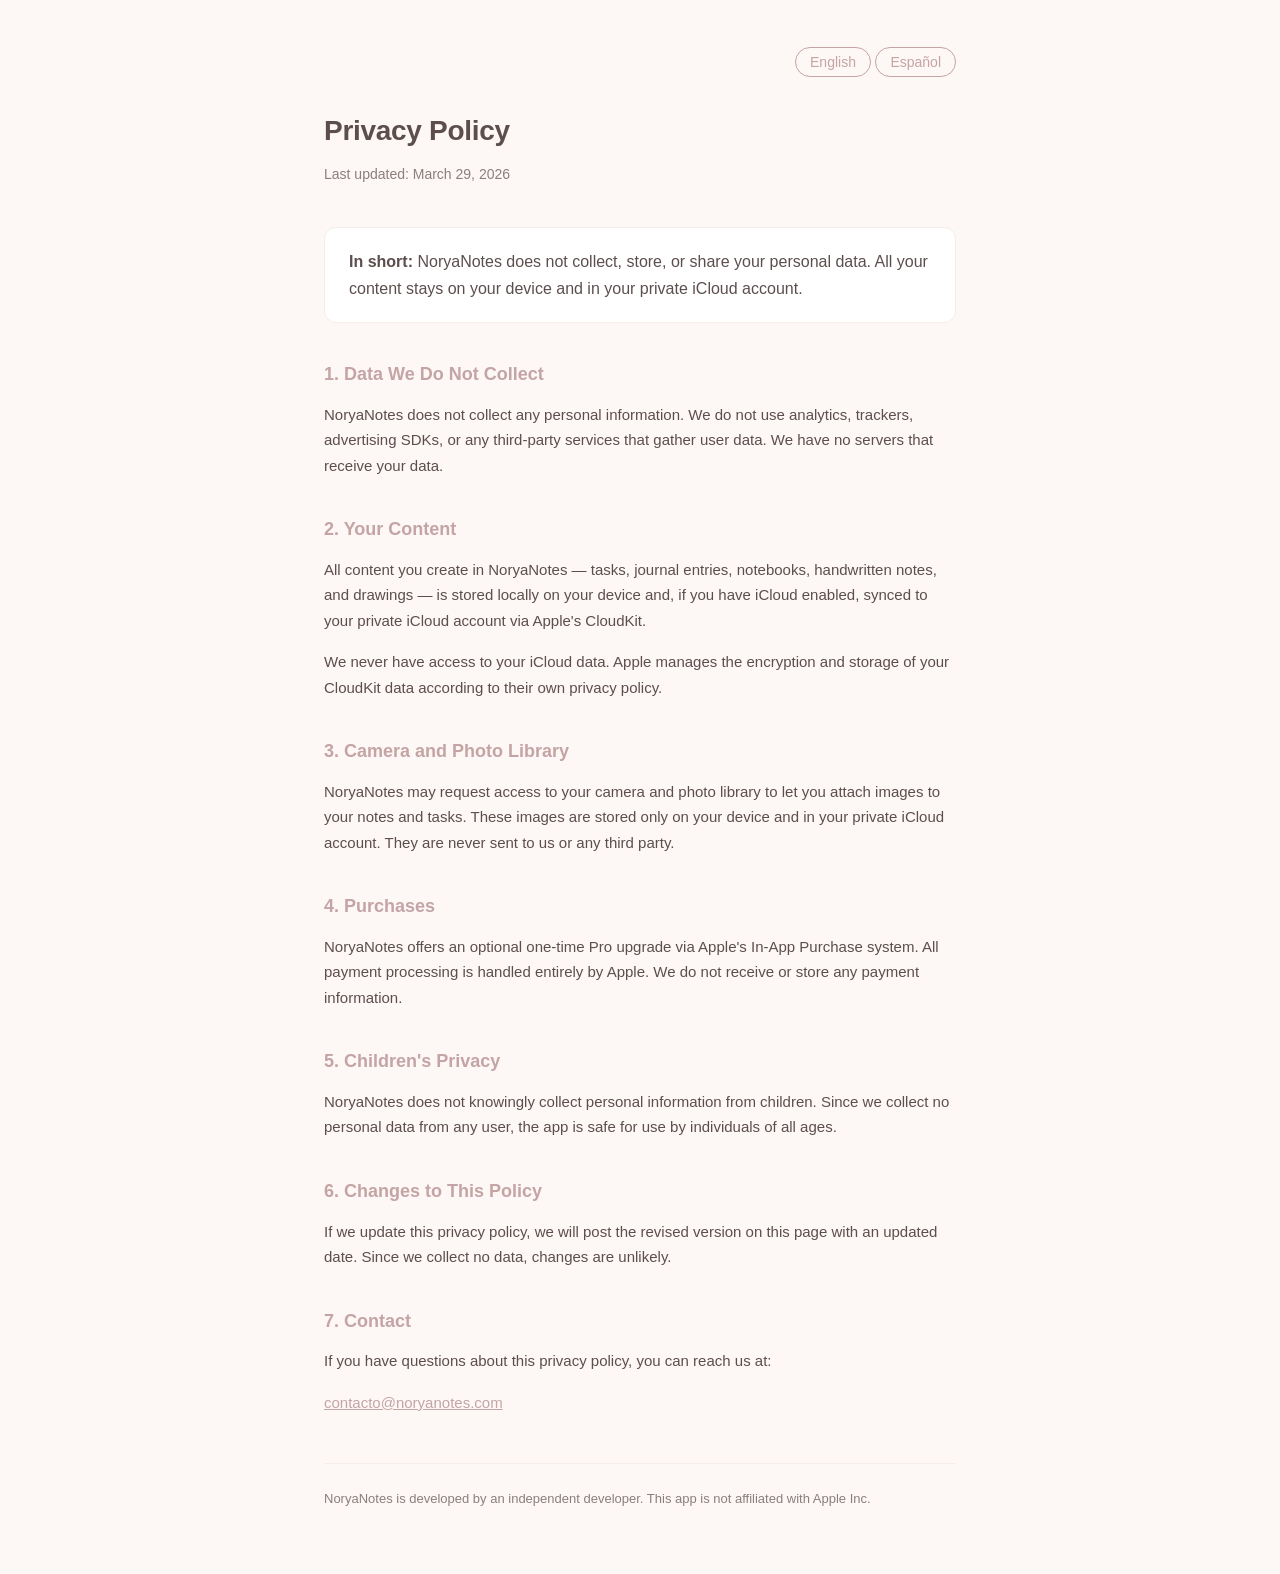
==== privacy.html @ cdb47c49 "Add files via upload" ====
<!DOCTYPE html>
<html lang="en">
<head>
    <meta charset="UTF-8">
    <meta name="viewport" content="width=device-width, initial-scale=1.0">
    <title>NoryaNotes — Privacy Policy</title>
    <style>
        :root {
            --bg: #FDF8F5;
            --surface: #FFFFFF;
            --text: #5D4E4E;
            --text-secondary: #8B7E7E;
            --accent: #C4A4A4;
            --border: #F5EDE8;
        }
        @media (prefers-color-scheme: dark) {
            :root {
                --bg: #1E1A1A;
                --surface: #2A2424;
                --text: #F3EAEA;
                --text-secondary: #D5C9C9;
                --accent: #D8BABA;
                --border: #352E2E;
            }
        }
        * { margin: 0; padding: 0; box-sizing: border-box; }
        body {
            font-family: -apple-system, BlinkMacSystemFont, 'SF Pro Text', 'Helvetica Neue', sans-serif;
            background: var(--bg);
            color: var(--text);
            line-height: 1.7;
            padding: 0;
        }
        .container {
            max-width: 680px;
            margin: 0 auto;
            padding: 48px 24px 64px;
        }
        .lang-switcher {
            text-align: right;
            margin-bottom: 32px;
        }
        .lang-switcher a {
            color: var(--accent);
            text-decoration: none;
            font-size: 14px;
            font-weight: 500;
            padding: 6px 14px;
            border: 1px solid var(--accent);
            border-radius: 20px;
            transition: all 0.2s;
        }
        .lang-switcher a:hover {
            background: var(--accent);
            color: white;
        }
        h1 {
            font-size: 28px;
            font-weight: 700;
            margin-bottom: 8px;
            letter-spacing: -0.3px;
        }
        .subtitle {
            color: var(--text-secondary);
            font-size: 14px;
            margin-bottom: 40px;
        }
        h2 {
            font-size: 18px;
            font-weight: 600;
            margin-top: 36px;
            margin-bottom: 12px;
            color: var(--accent);
        }
        p { margin-bottom: 16px; font-size: 15px; }
        ul {
            margin-bottom: 16px;
            padding-left: 24px;
        }
        li {
            font-size: 15px;
            margin-bottom: 6px;
        }
        .card {
            background: var(--surface);
            border: 1px solid var(--border);
            border-radius: 12px;
            padding: 20px 24px;
            margin: 24px 0;
        }
        .footer-note {
            margin-top: 48px;
            padding-top: 24px;
            border-top: 1px solid var(--border);
            font-size: 13px;
            color: var(--text-secondary);
        }
        a { color: var(--accent); }
        .hidden { display: none; }
    </style>
    <script>
        function switchLang(lang) {
            document.getElementById('en').classList.toggle('hidden', lang !== 'en');
            document.getElementById('es').classList.toggle('hidden', lang !== 'es');
        }
    </script>
</head>
<body>

<div class="container">

    <div class="lang-switcher">
        <a href="#" onclick="switchLang('en'); return false;">English</a>
        <a href="#" onclick="switchLang('es'); return false;">Español</a>
    </div>

    <!-- ENGLISH -->
    <div id="en">
        <h1>Privacy Policy</h1>
        <p class="subtitle">Last updated: March 29, 2026</p>

        <div class="card">
            <strong>In short:</strong> NoryaNotes does not collect, store, or share your personal data.
            All your content stays on your device and in your private iCloud account.
        </div>

        <h2>1. Data We Do Not Collect</h2>
        <p>NoryaNotes does not collect any personal information. We do not use analytics, trackers, advertising SDKs, or any third-party services that gather user data. We have no servers that receive your data.</p>

        <h2>2. Your Content</h2>
        <p>All content you create in NoryaNotes — tasks, journal entries, notebooks, handwritten notes, and drawings — is stored locally on your device and, if you have iCloud enabled, synced to your private iCloud account via Apple's CloudKit.</p>
        <p>We never have access to your iCloud data. Apple manages the encryption and storage of your CloudKit data according to their own privacy policy.</p>

        <h2>3. Camera and Photo Library</h2>
        <p>NoryaNotes may request access to your camera and photo library to let you attach images to your notes and tasks. These images are stored only on your device and in your private iCloud account. They are never sent to us or any third party.</p>

        <h2>4. Purchases</h2>
        <p>NoryaNotes offers an optional one-time Pro upgrade via Apple's In-App Purchase system. All payment processing is handled entirely by Apple. We do not receive or store any payment information.</p>

        <h2>5. Children's Privacy</h2>
        <p>NoryaNotes does not knowingly collect personal information from children. Since we collect no personal data from any user, the app is safe for use by individuals of all ages.</p>

        <h2>6. Changes to This Policy</h2>
        <p>If we update this privacy policy, we will post the revised version on this page with an updated date. Since we collect no data, changes are unlikely.</p>

        <h2>7. Contact</h2>
        <p>If you have questions about this privacy policy, you can reach us at:</p>
        <p><a href="mailto:contacto@noryanotes.com">contacto@noryanotes.com</a></p>

        <div class="footer-note">
            NoryaNotes is developed by an independent developer. This app is not affiliated with Apple Inc.
        </div>
    </div>

    <!-- ESPAÑOL -->
    <div id="es" class="hidden">
        <h1>Política de Privacidad</h1>
        <p class="subtitle">Última actualización: 29 de marzo de 2026</p>

        <div class="card">
            <strong>En resumen:</strong> NoryaNotes no recopila, almacena ni comparte tus datos personales.
            Todo tu contenido permanece en tu dispositivo y en tu cuenta privada de iCloud.
        </div>

        <h2>1. Datos que no recopilamos</h2>
        <p>NoryaNotes no recopila ninguna información personal. No utilizamos analíticas, rastreadores, SDKs de publicidad ni servicios de terceros que recojan datos de usuario. No tenemos servidores que reciban tus datos.</p>

        <h2>2. Tu contenido</h2>
        <p>Todo el contenido que creas en NoryaNotes — tareas, entradas de diario, cuadernos, notas manuscritas y dibujos — se almacena localmente en tu dispositivo y, si tienes iCloud activado, se sincroniza con tu cuenta privada de iCloud a través de CloudKit de Apple.</p>
        <p>Nunca tenemos acceso a tus datos de iCloud. Apple gestiona el cifrado y almacenamiento de tus datos de CloudKit según su propia política de privacidad.</p>

        <h2>3. Cámara y fototeca</h2>
        <p>NoryaNotes puede solicitar acceso a tu cámara y fototeca para permitirte adjuntar imágenes a tus notas y tareas. Estas imágenes se almacenan únicamente en tu dispositivo y en tu cuenta privada de iCloud. Nunca se envían a nosotros ni a terceros.</p>

        <h2>4. Compras</h2>
        <p>NoryaNotes ofrece una actualización Pro opcional mediante el sistema de compras in-app de Apple. Todo el procesamiento de pagos lo gestiona Apple. No recibimos ni almacenamos información de pago.</p>

        <h2>5. Privacidad de menores</h2>
        <p>NoryaNotes no recopila intencionadamente información personal de menores. Dado que no recopilamos datos personales de ningún usuario, la app es segura para personas de todas las edades.</p>

        <h2>6. Cambios en esta política</h2>
        <p>Si actualizamos esta política de privacidad, publicaremos la versión revisada en esta página con la fecha actualizada. Dado que no recopilamos datos, los cambios son improbables.</p>

        <h2>7. Contacto</h2>
        <p>Si tienes preguntas sobre esta política de privacidad, puedes escribirnos a:</p>
        <p><a href="mailto:contacto@noryanotes.com">contacto@noryanotes.com</a></p>

        <div class="footer-note">
            NoryaNotes es desarrollado por una desarrolladora independiente. Esta app no está afiliada con Apple Inc.
        </div>
    </div>

</div>
</body>
</html>
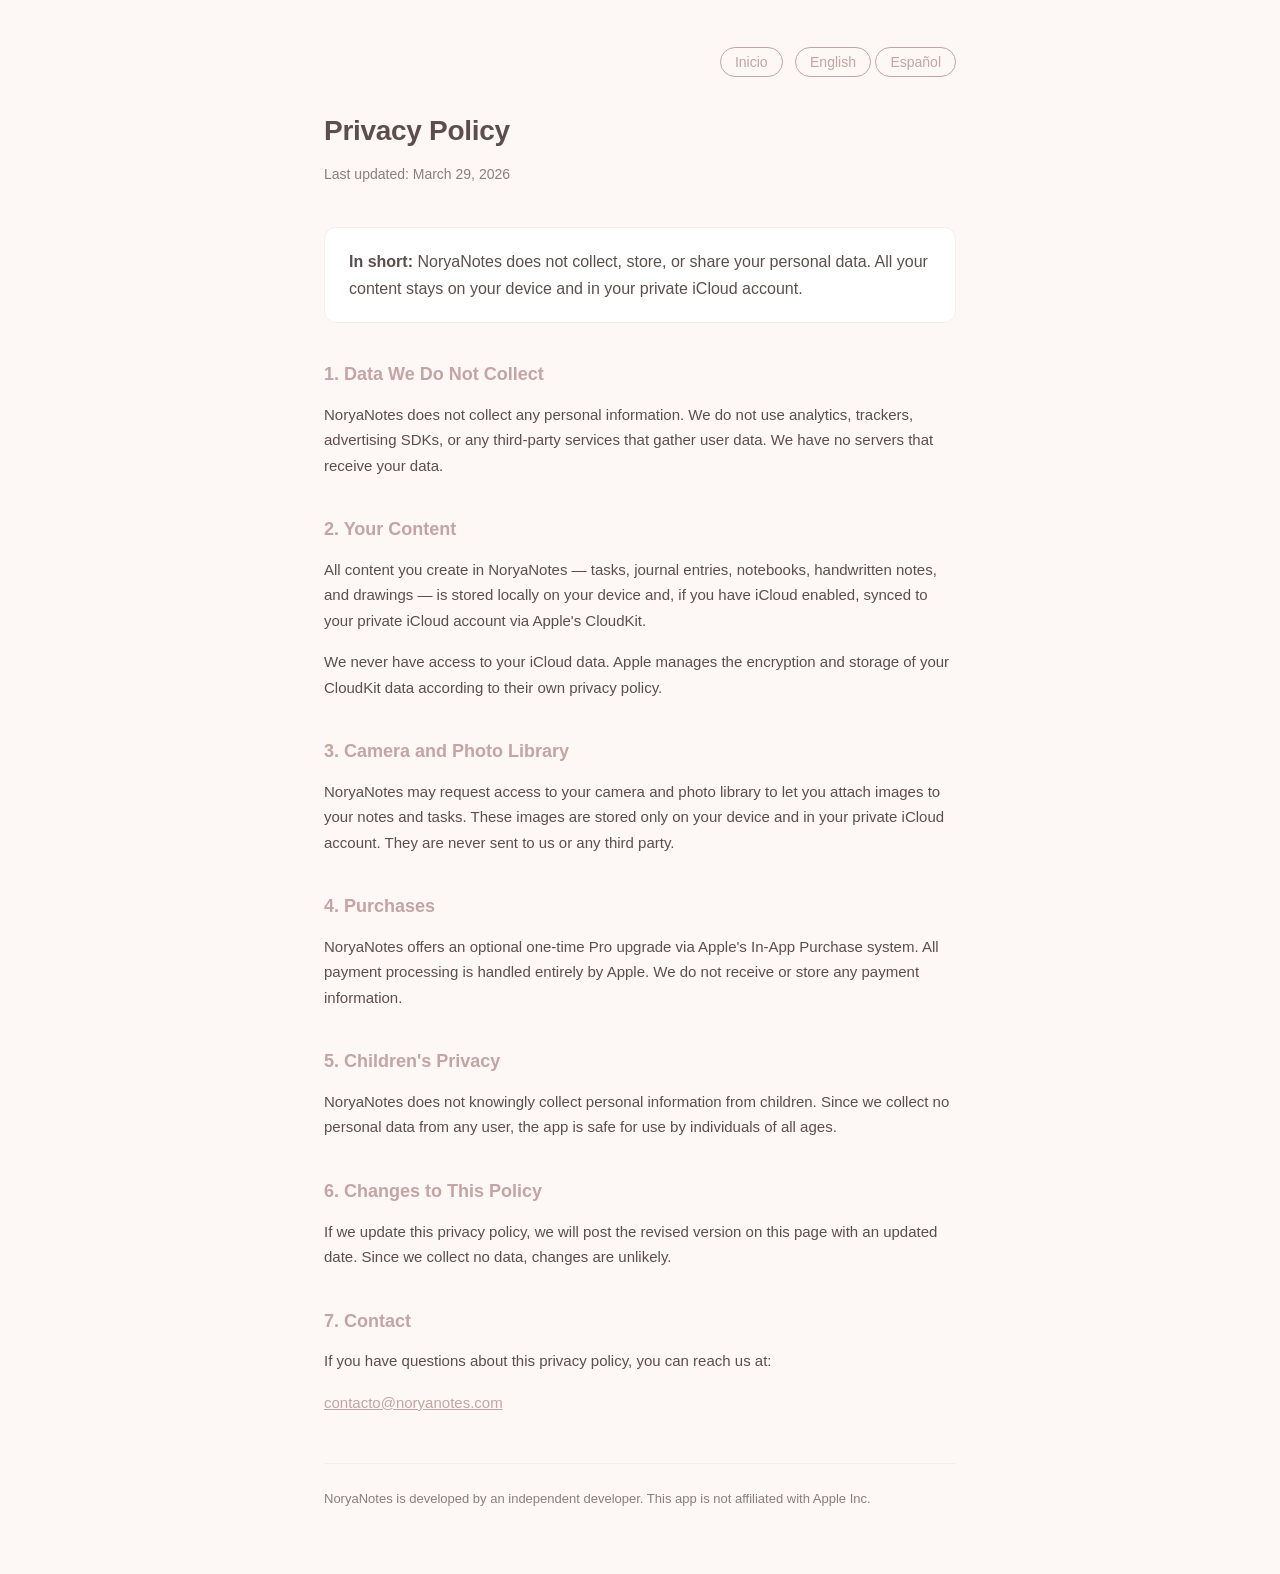
==== commit 0855c50e: "Add files via upload" ====
--- a/privacy.html
+++ b/privacy.html
@@ -1,9 +1,12 @@
 <!DOCTYPE html>
-<html lang="en">
+<html lang="es">
 <head>
     <meta charset="UTF-8">
     <meta name="viewport" content="width=device-width, initial-scale=1.0">
-    <title>NoryaNotes — Privacy Policy</title>
+        <title>NoryaNotes | Política de privacidad</title>
+    <meta name="description" content="Política de privacidad de NoryaNotes. Consulta cómo se gestionan los datos y la privacidad en la app.">
+    <meta name="robots" content="index,follow">
+    <link rel="canonical" href="https://noryanotes.com/privacy.html">
     <style>
         :root {
             --bg: #FDF8F5;
@@ -110,6 +113,7 @@
 <div class="container">
 
     <div class="lang-switcher">
+        <a href="index.html" style="margin-right:8px;">Inicio</a>
         <a href="#" onclick="switchLang('en'); return false;">English</a>
         <a href="#" onclick="switchLang('es'); return false;">Español</a>
     </div>
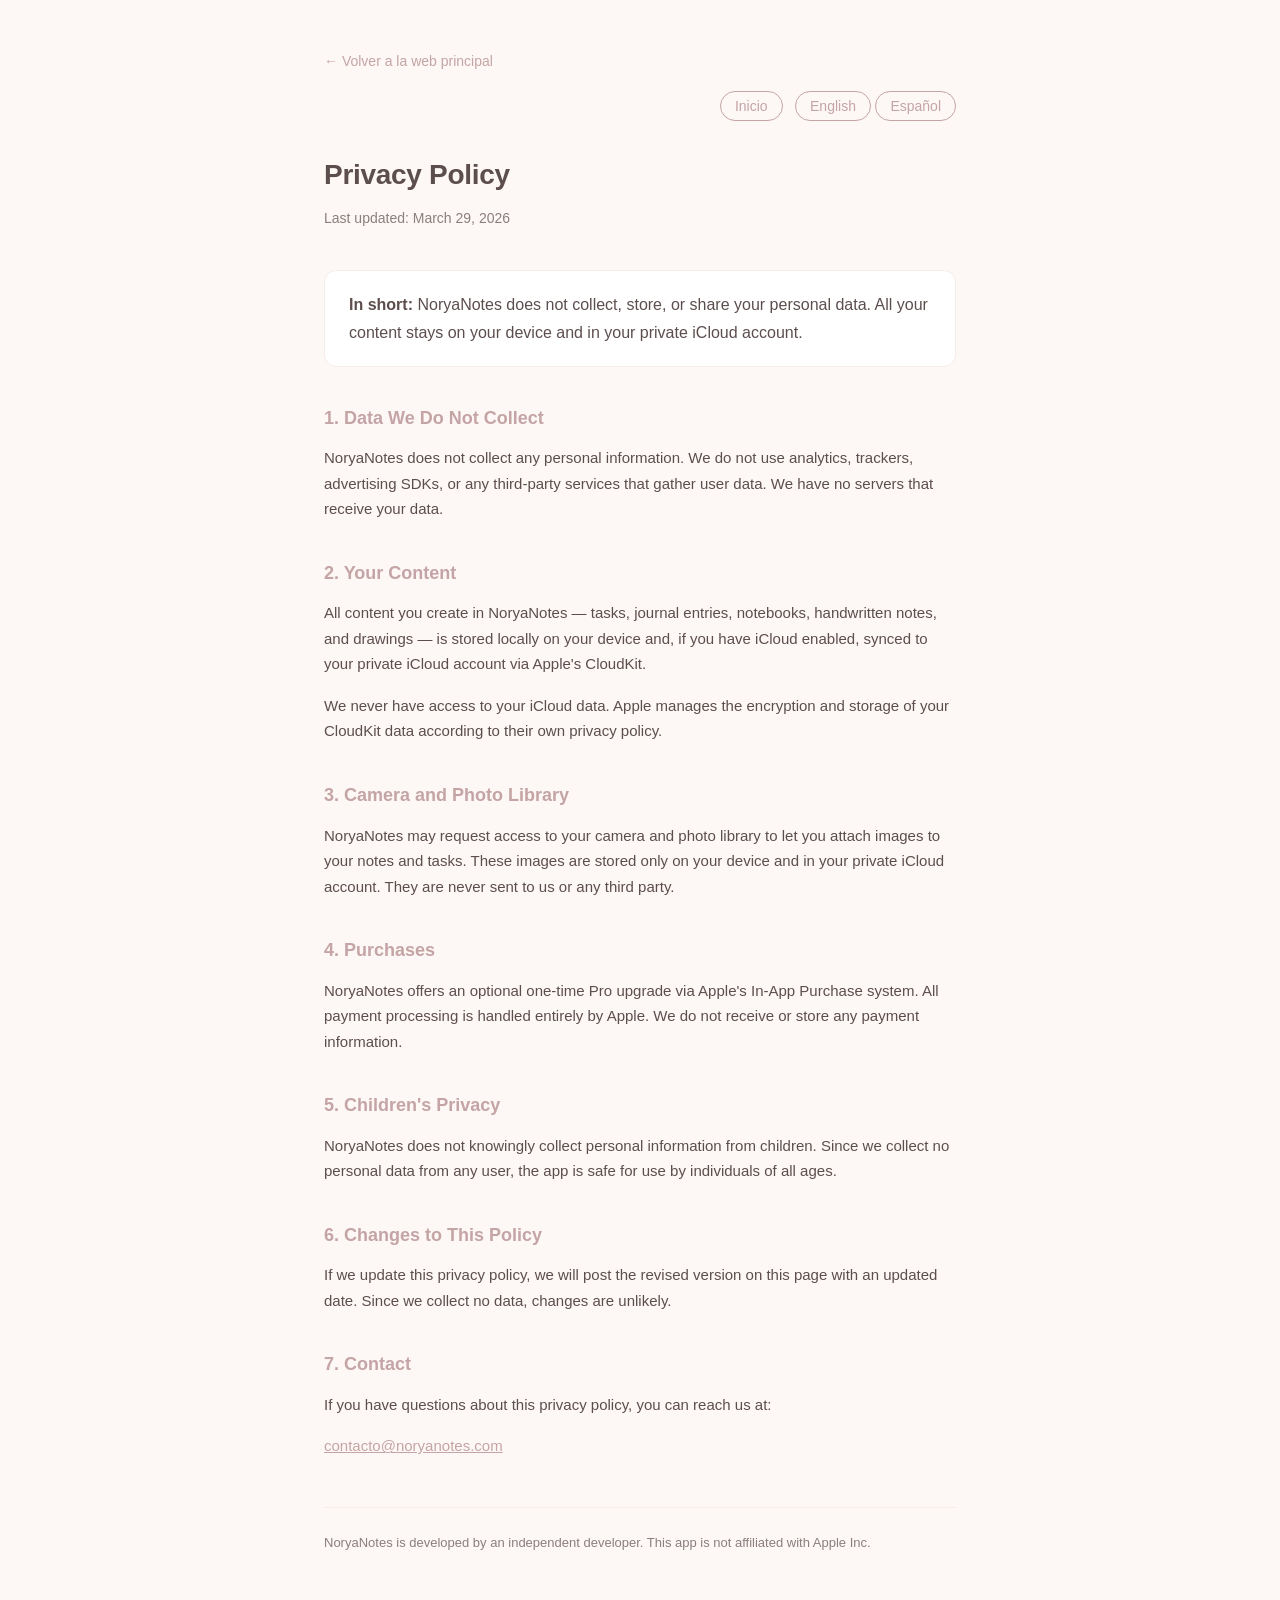
==== commit bdf06858: "Add files via upload" ====
--- a/privacy.html
+++ b/privacy.html
@@ -5,7 +5,7 @@
     <meta name="viewport" content="width=device-width, initial-scale=1.0">
         <title>NoryaNotes | Política de privacidad</title>
     <meta name="description" content="Política de privacidad de NoryaNotes. Consulta cómo se gestionan los datos y la privacidad en la app.">
-    <meta name="robots" content="index,follow">
+    <meta name="robots" content="noindex,follow">
     <link rel="canonical" href="https://noryanotes.com/privacy.html">
     <style>
         :root {
@@ -112,7 +112,8 @@
 
 <div class="container">
 
-    <div class="lang-switcher">
+    <p style="margin-bottom: 18px;"><a href="/" style="color: var(--accent); text-decoration: none; font-size: 14px;">← Volver a la web principal</a></p>
+        <div class="lang-switcher">
         <a href="index.html" style="margin-right:8px;">Inicio</a>
         <a href="#" onclick="switchLang('en'); return false;">English</a>
         <a href="#" onclick="switchLang('es'); return false;">Español</a>
